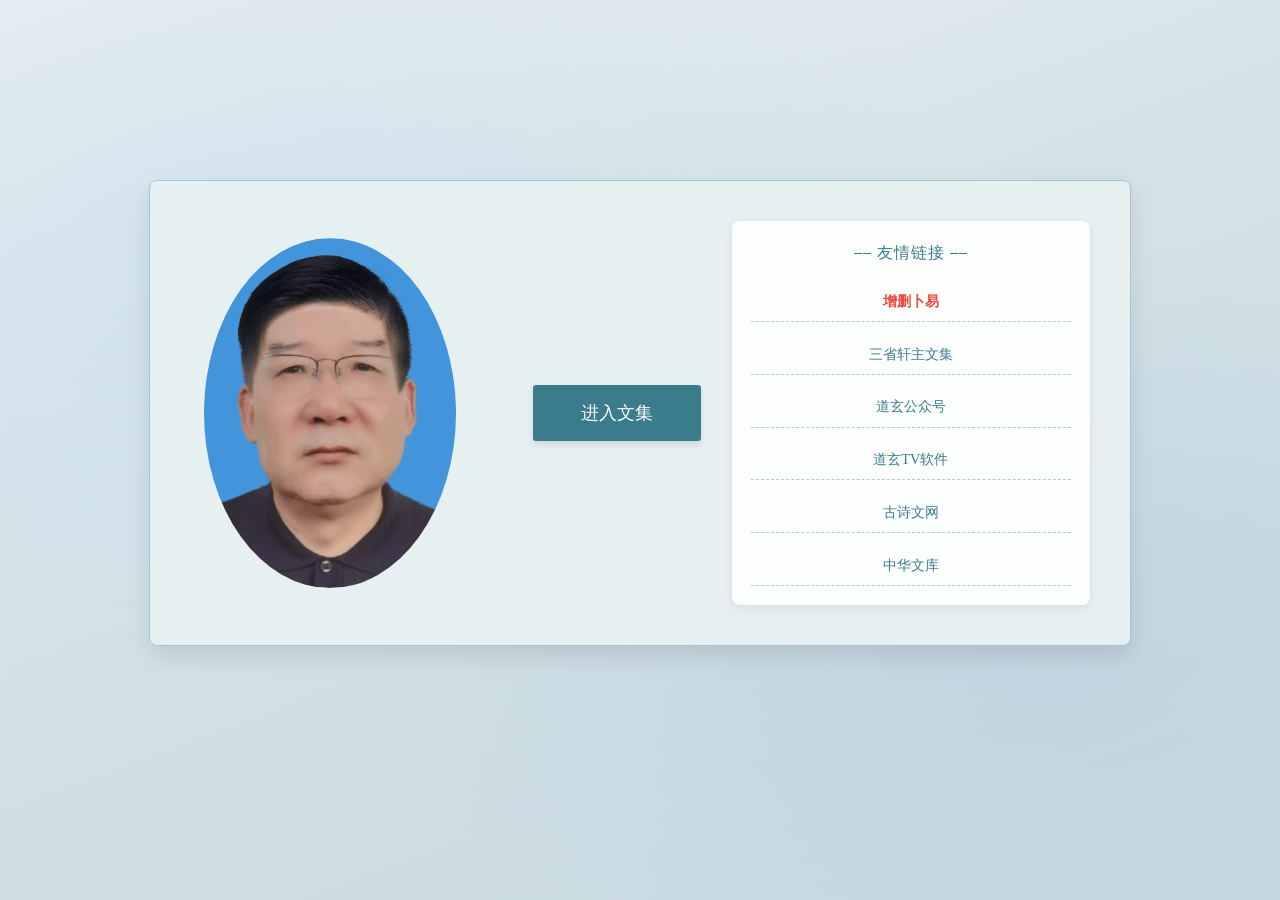
==== index.html @ 95a163d2 "新建小说仓库" ====
<!DOCTYPE html>
<html lang="zh-CN">
<head>
    <meta charset="UTF-8">
    <meta name="viewport" content="width=device-width, initial-scale=1.0">
    <meta http-equiv="Cache-Control" content="no-cache, no-store, must-revalidate">
    <meta name="description" content="三国续-数字卜易传 - 古典小说连载">
    <link rel="icon" href="data:image/svg+xml,<svg xmlns='http://www.w3.org/2000/svg' viewBox='0 0 100 100'><text y='.9em' font-size='90' fill='%235a3921'>📜</text></svg>">
    <title>三国续-数字卜易传</title>
    <link rel="stylesheet" href="style.css">
    <!-- 百度统计代码（异步加载，不阻塞页面渲染） -->
    <script async src="https://hm.baidu.com/hm.js?35b5524e050763995511f80570ae121c"></script>
    <link rel="stylesheet" href="cover.css">
</head>
<body>
    <div class="book-cover" id="bookCover">
        <!-- 翻书背面（动画时遮住翻转背面） -->
        <div class="book-back"></div>
        <div class="front-cover">
            <!-- 作者照片 -->
            <div class="author-portrait"></div>

            <!-- 进入文集按钮 -->
            <button class="open-book" onclick="navigateWithAnimation()">进入文集</button>

            <!-- 友情链接区域（已清理空链接） -->
            <div class="links-section">
                <div class="links-title">⎯⎯ 友情链接 ⎯⎯</div>
                <div class="friend-links-grid">
                    <a href="https://dxzsby.pages.dev/index.html" target="_blank" style="color:#e74c3c;font-weight:bold;">增删卜易</a>
                    <a href="https://sxxz.pages.dev/index.html" target="_blank">三省轩主文集</a>
                    <a href="https://mp.weixin.qq.com/mp/appmsgalbum?__biz=Mzk0ODc1MzcxMg==&action=getalbum&album_id=4070727578921992197#wechat_redirect" target="_blank">道玄公众号</a>
                    <a href="https://6948.kstore.space/app/index.html" target="_blank">道玄TV软件</a>
                    <a href="https://www.gushiwen.org/" target="_blank">古诗文网</a>
                    <a href="https://www.zhonghuashu.com/" target="_blank">中华文库</a>
                </div>
            </div>
        </div>
    </div>

    <script>
        // 离线缓存（Service Worker）：成功打开一次后，网络卡顿/断网也能进入文集
        // 注册延后到 load，避免预缓存下载抢占首屏带宽（移动端首次打开更快）
        window.addEventListener('load', function () {
            if ('serviceWorker' in navigator && location.protocol !== 'file:') {
                navigator.serviceWorker.register('sw.js').catch(function(){});
            }
        });

        // 翻页动画导航
        function navigateWithAnimation() {
            document.getElementById('bookCover').classList.add('opened');
            setTimeout(() => {
                window.location.href = "index1.html";
            }, 800);
        }
    </script>
</body>
</html>
---- style.css ----
/* 全局样式 - 宣纸底色 */
:root {
    --rice-paper: #FFFEFC; /* 仿古宣纸色 */
}

body {
    font-family: "楷体", "宋体", serif;
    display: flex;
    margin: 0;
    background: var(--rice-paper);
    color: #5A4A3F; /* 茶墨色 */
    min-height: 100vh;
    line-height: 1.6;
}

/* 左侧目录 - 青瓷色调 */
.sidebar {
    width: 300px;
    height: 100vh;
    overflow-y: auto;
    background: #E8F1F2; /* 雨过天青云破处 */
    padding: 20px;
    box-shadow: 2px 0 5px rgba(0,0,0,0.05);
    position: fixed;
    transition: all 0.3s;
    border-right: 1px solid #D1D9D9; /* 青瓷冰裂纹 */
}

.sidebar h2 {
    text-align: center;
    color: #3A6351; /* 竹青色 */
    border-bottom: 1px solid #C7D8D2; /* 淡竹叶青 */
    padding-bottom: 10px;
    margin-top: 0;
    font-weight: normal;
    letter-spacing: 2px;
}

/* 筛选控件样式 */
.filter-container {
    margin: 15px 0;
    display: flex;
    justify-content: center;
}

.filter-select {
    width: 300px;
    padding: 8px;
    border: 1px solid #C7D8D2;
    border-radius: 3px;
    background: var(--rice-paper);
    font-family: "楷体", serif;
    font-size: 16px;
    cursor: pointer;
    color: #5A4A3F;
    box-shadow: inset 0 1px 3px rgba(0,0,0,0.05);
}

.filter-select:placeholder-shown {
    color: #A8A59B;
    font-style: italic;
}

.article-list {
    list-style: none;
    padding: 0;
    margin: 0;
}

.article-list li {
    margin: 8px 0;
}

.article-list li a {
    display: block;
    padding: 12px 15px;
    background: rgba(255,255,255,0.7);
    color: #5A4A3F;
    text-decoration: none;
    border-radius: 3px;
    transition: all 0.3s;
    border-left: 3px solid transparent;
    box-shadow: 0 1px 2px rgba(0,0,0,0.03);
}

.article-list li a:hover,
.article-list li a.active {
    background: #D1E0D7; /* 嫩荷色 */
    color: #3A6351;
    border-left: 3px solid #3A6351;
}

.article-number {
    display: inline-block;
    width: 25px;
    text-align: right;
    margin-right: 10px;
    color: #7A8B7B; /* 苔绿色 */
    font-weight: bold;
}

/* 右侧文章 - 宣纸正文 */
.content {
    flex: 1;
    margin-left: 340px;
    padding: 40px;
    max-width: 800px;
    background: var(--rice-paper);
}

/* 文集标题 */
.collection-header {
    text-align: center;
    margin-bottom: 30px;
    border-bottom: 1px solid #D1D9D9;
    padding-bottom: 20px;
}

.collection-header h1 {
    color: #3A6351;
    font-size: 2.5em;
    text-shadow: 1px 1px 2px rgba(0,0,0,0.03);
    margin-bottom: 10px;
    margin-top: 0;
    letter-spacing: 5px;
    font-weight: normal;
}

/* 搜索栏 */
.search-bar {
    margin-top: 15px;
    display: flex;
    justify-content: center;
}

.search-bar input {
    padding: 8px 15px;
    width: 300px;
    border: 1px solid #D1D9D9;
    border-radius: 4px 0 0 4px;
    font-family: "楷体", serif;
    font-size: 16px;
    outline: none;
    background: var(--rice-paper);
    color: #5A4A3F;
}

.search-bar button {
    padding: 8px 15px;
    background: #3A6351;
    color: var(--rice-paper);
    border: none;
    border-radius: 0 4px 4px 0;
    cursor: pointer;
    font-family: "楷体", serif;
    font-size: 16px;
    transition: background 0.3s;
}

.search-bar button:hover {
    background: #5A4A3F;
}

/* 文章内容 */
.article-content {
    line-height: 1.8;
    font-size: 18px;
    padding-bottom: 80px;
    color: #5A4A3F;
}

.article-title {
    color: #3A6351;
    border-left: 5px solid #7A8B7B;
    padding-left: 15px;
    margin: 40px 0 25px 0;
    font-weight: normal;
    font-size: 1.8em;
}

.article-meta {
    color: #7A8B7B;
    font-size: 14px;
    margin-bottom: 30px;
    display: flex;
    gap: 15px;
    flex-wrap: wrap;
}

.article-meta span {
    display: flex;
    align-items: center;
}

.article-meta span::before {
    content: "•";
    margin-right: 5px;
    color: #C7D8D2;
}

/* 关键词高亮 */
.highlight {
    background-color: #F0E6C5; /* 蜜蜡黄 */
    padding: 0 3px;
    border-radius: 2px;
    color: #5A4A3F;
}

/* 段落缩进 */
.paragraph-indent {
    text-indent: 2em;
}

/* 诗和词格式样式 */
.poem {
    text-align: center;
    margin: 30px 0;
    padding: 20px;
    background: rgba(241,245,240,0.5); /* 蝉翼宣 */
    border-radius: 3px;
}

.poem-title {
    font-weight: bold;
    margin-bottom: 15px;
    color: #3A6351;
}

.poem-content {
    white-space: pre-line;
    line-height: 2.2;
    font-size: 1.1em;
}

/* 诗词正文与注释差异化样式 */
.poem-content {
    color: #5a3921;
    font-size: 1.1em;
    line-height: 2;
}

/* 注释类样式 */
.annotation {
    color: #8b4513;
    font-family: "宋体", SimSun, serif;
    font-size: 0.9em;
    line-height: 1.6;
    border-left: 2px solid #cdaa7d;
    padding-left: 15px;
    margin: 15px 0;
}

/* 针对特定关键词的样式 */
p:has(strong:contains("附注")),
p:has(strong:contains("附记")),
p:has(strong:contains("注")) {
    color: #666 !important;
    font-style: italic;
}

/* 加载指示 */
.loading {
    text-align: center;
    padding: 50px;
    color: #7A8B7B;
    font-size: 1.2em;
}

/* 悬浮导航按钮 */
.article-float-nav {
    position: fixed;
    bottom: 0;
    left: 0;
    right: 0;
    display: flex;
    justify-content: space-around;
    padding: 10px;
    background: rgba(248,244,233,0.95);
    border-top: 1px solid #D1D9D9;
    z-index: 90;
    display: none;
}

.article-float-nav a {
    color: #3A6351;
    text-decoration: none;
    padding: 8px 15px;
    border-radius: 20px;
    background: rgba(255,255,255,0.8);
    transition: all 0.3s;
    border: 1px solid #D1D9D9;
}

.article-float-nav a:hover {
    background: #3A6351;
    color: white;
    text-decoration: none;
}

/* 页面导航样式 */
.page-navigation {
    text-align: center;
    margin: 20px 0;
    padding: 10px;
    background: rgba(241,245,240,0.5);
    border-radius: 5px;
    display: flex;
    flex-wrap: wrap;
    justify-content: center;
    gap: 5px;
}

.page-link {
    margin: 0 5px;
    padding: 5px 12px;
    color: #5A4A3F;
    text-decoration: none;
    border-radius: 3px;
    transition: background 0.3s;
    font-size: 15px;
    white-space: nowrap;
}

.page-link:hover {
    background: #D1E0D7;
    color: #3A6351;
}

.page-link.active {
    background: #3A6351;
    color: white;
}

/* 卷按钮特殊样式 */
.volume-btn {
    font-weight: bold;
}

/* 作者版权按钮 */
.author-link a {
    display: block;
    text-align: center;
    padding: 10px;
    background: rgba(58,99,81,0.1);
    color: #3A6351;
    margin-bottom: 15px;
    border-radius: 5px;
    transition: all 0.3s;
    border: 1px dashed rgba(58,99,81,0.3);
}

.author-link a:hover {
    background: rgba(58,99,81,0.2);
    border-color: #3A6351;
}

/* 移动端适配 */
@media screen and (max-width: 768px) {
    body {
        flex-direction: column;
    }
    .sidebar {
        width: 100%;
        height: auto;
        position: relative;
        z-index: 100;
        padding: 15px;
        max-height: 50vh;
        overflow-y: auto;
        transition: all 0.3s;
        border-right: none;
        border-bottom: 1px solid #D1D9D9;
    }

    .sidebar.hidden {
        max-height: 0;
        padding: 0;
        overflow: hidden;
        opacity: 0;
    }

    .content {
        margin-left: 0;
        padding: 20px;
    }
    .collection-header h1 {
        font-size: 1.8em;
        letter-spacing: 3px;
    }
    .search-bar input {
        width: 70%;
    }

    /* 标签页导航样式 */
    .tab-nav {
        display: flex;
        justify-content: space-around;
        border-bottom: 1px solid #D1D9D9;
        margin-bottom: 15px;
    }
    .tab-nav button {
        flex: 1;
        padding: 10px;
        background: transparent;
        border: none;
        color: #5A4A3F;
        cursor: pointer;
        font-family: "楷体", serif;
        transition: all 0.3s;
    }
    .tab-nav button.active {
        color: #3A6351;
        border-bottom: 2px solid #3A6351;
    }
    .tab-content {
        display: none;
    }
    .tab-content.active {
        display: block;
    }

    /* 显示移动端悬浮导航 */
    .article-float-nav {
        display: flex;
    }

    /* 移动端导航样式优化 */
    .page-navigation {
        display: flex;
        flex-wrap: wrap;
        justify-content: center;
        gap: 5px;
    }

    .page-link {
        margin: 0;
        padding: 6px 10px;
        font-size: 13px;
    }

    /* 显示/隐藏侧边栏按钮 */
    .sidebar-toggle {
        position: fixed;
        top: 10px;
        right: 10px;
        background: rgba(58,99,81,0.9);
        color: white;
        border-radius: 50%;
        width: 36px;
        height: 36px;
        display: flex;
        align-items: center;
        justify-content: center;
        z-index: 101;
        cursor: pointer;
        box-shadow: 0 2px 5px rgba(0,0,0,0.1);
    }

    .filter-container {
        margin: 10px 0;
    }

    .filter-select {
        width: 70%;
        padding: 6px;
        font-size: 14px;
    }
}

/* 打印样式 */
@media print {
    .sidebar, .search-bar {
        display: none;
    }
    .content {
        margin: 0;
        width: 100%;
    }
}

/* 道玄文集图片样式规范 */
.dx-image {
    max-width: 90%;
    height: auto;
    display: block;
    margin: 20px auto;
    border: 1px solid #D4B483;
    border-radius: 2px;
    box-shadow: 0 4px 8px rgba(139, 69, 19, 0.15);
    transition: all 0.3s ease;
    background-color: #FFF9F0;
    padding: 5px;
}

.dx-image:hover {
    transform: translateY(-3px);
    box-shadow: 0 6px 12px rgba(139, 69, 19, 0.2);
}

.dx-caption {
    font-family: "方正楷体", "楷体", serif;
    font-size: 13px;
    color: #7A8B7B;
    text-align: center;
    margin-top: 8px;
    line-height: 1.5;
}

.dx-image-poetic {
    border: 2px double #8B4513;
    background-color: #F5F0E6;
    padding: 10px;
}

.dx-image-modern {
    border: none;
    box-shadow: 0 2px 15px rgba(0, 0, 0, 0.1);
    border-radius: 4px;
}

@media (max-width: 768px) {
    .dx-image {
        max-width: 95%;
        margin: 15px auto;
    }
    .dx-caption {
        font-size: 12px;
    }
}

.image-container {
    margin: 25px 0;
    text-align: center;
}

.image-container {
    margin: 1.5em auto;
    text-align: center;
    max-width: 95%;
}

.dx-image {
    border: 1px solid #D4B483;
    padding: 5px;
    background: #FFF9F0;
    max-width: 100%;
}

.dx-caption {
    font-size: 0.9em;
    color: #6D7B7D;
    margin-top: 0.5em;
}

/* ===== 作者版权链接 ===== */
.author-copyright-link {
    display: block;
    text-align: center;
    padding: 10px;
    background: rgba(58,99,81,0.1);
    color: #3A6351;
    margin-bottom: 15px;
    border-radius: 5px;
    border: 1px dashed rgba(58,99,81,0.3);
    text-decoration: none;
    transition: all 0.3s;
}
.author-copyright-link:hover {
    background: rgba(58,99,81,0.2);
    border-color: #3A6351;
}

/* ===== 侧边栏切换按钮（移动端默认隐藏） ===== */
.sidebar-toggle {
    display: none;
}

/* ===== 标签页导航（移动端默认隐藏） ===== */
.tab-nav {
    display: none;
}

/* ===== 文章导航 ===== */
.article-nav {
    display: none;
}

/* ===== 多级标题样式 ===== */
h2 {
    font-size: 1.5em;
    margin: 1.2em 0 0.5em 0;
    color: #3A6351;
    border-bottom: 1px solid #D1D9D9;
    padding-bottom: 0.3em;
    font-weight: normal;
}

h3 {
    font-size: 1.2em;
    margin: 1em 0 0.3em 0;
    color: #4A7B6B;
    font-weight: normal;
}

/* ============================================================
   道玄文集 6.0 新增：阅读工具条 / 提示气泡 / 字号变量 / 夜间模式
   ============================================================ */

/* 正文字号变量 */
.article-content {
    font-size: var(--reader-fs, 18px);
}

/* 右上角阅读工具条 */
.dx-tools {
    position: fixed;
    top: 14px;
    right: 16px;
    z-index: 200;
    display: flex;
    gap: 6px;
}
.dx-tools button {
    width: 40px;
    height: 40px;
    border-radius: 50%;
    border: 1px solid #C7D8D2;
    background: rgba(255,254,252,0.94);
    cursor: pointer;
    font-size: 15px;
    font-family: "楷体", serif;
    color: #3A6351;
    box-shadow: 0 2px 8px rgba(0,0,0,0.08);
    transition: all 0.2s;
    display: flex;
    align-items: center;
    justify-content: center;
    padding: 0;
    line-height: 1;
}
.dx-tools button:hover {
    transform: translateY(-1px);
    box-shadow: 0 4px 12px rgba(0,0,0,0.12);
    background: #FFFFFF;
}

@media (max-width: 768px) {
    .dx-tools {
        top: auto;
        bottom: 64px;
        right: 12px;
        flex-direction: column;
    }
    .dx-tools button {
        width: 36px;
        height: 36px;
        font-size: 13px;
    }
}

/* 提示气泡 */
.dx-toast {
    position: fixed;
    left: 50%;
    bottom: 80px;
    transform: translateX(-50%) translateY(20px);
    background: rgba(58,99,81,0.95);
    color: #FFFFFF;
    padding: 10px 22px;
    border-radius: 24px;
    font-size: 15px;
    font-family: "楷体", serif;
    opacity: 0;
    pointer-events: none;
    transition: opacity 0.3s, transform 0.3s;
    z-index: 300;
    max-width: 80vw;
    text-align: center;
}
.dx-toast.show {
    opacity: 1;
    transform: translateX(-50%) translateY(0);
}

/* ============================================================
   夜间模式
   ============================================================ */
html.dark body {
    background: #1E1B18;
    color: #D8CFC2;
}
html.dark .sidebar {
    background: #26221F;
    border-right-color: #3A3530;
    box-shadow: none;
}
html.dark .sidebar h2 {
    color: #8FBCA9;
    border-bottom-color: #3A3530;
}
html.dark .filter-select {
    background: #1E1B18;
    color: #D8CFC2;
    border-color: #3A3530;
    box-shadow: none;
}
html.dark .article-list li a {
    background: rgba(255,255,255,0.04);
    color: #D8CFC2;
    box-shadow: none;
}
html.dark .article-list li a:hover,
html.dark .article-list li a.active {
    background: #31433C;
    color: #BFE3D2;
    border-left-color: #8FBCA9;
}
html.dark .content {
    background: #1E1B18;
}
html.dark .collection-header {
    border-bottom-color: #3A3530;
}
html.dark .collection-header h1 {
    color: #8FBCA9;
    text-shadow: none;
}
html.dark .search-bar input {
    background: #26221F;
    color: #D8CFC2;
    border-color: #3A3530;
}
html.dark .search-bar button {
    background: #4A7B6B;
    color: #F0EFE9;
}
html.dark .article-title {
    color: #8FBCA9;
    border-left-color: #5A7B6B;
}
html.dark .article-content {
    color: #D8CFC2;
}
html.dark .article-meta {
    color: #8A9B8B;
}
html.dark .poem {
    background: rgba(255,255,255,0.03);
}
html.dark .poem-content {
    color: #E3D5C3;
}
html.dark .poem-title {
    color: #8FBCA9;
}
html.dark .annotation {
    color: #D0A87E;
    border-left-color: #6B5A3E;
}
html.dark .highlight {
    background-color: #6B5A2A;
    color: #F5EDD8;
}
html.dark .page-navigation {
    background: rgba(255,255,255,0.03);
}
html.dark .page-link {
    color: #D8CFC2;
}
html.dark .page-link:hover {
    background: #31433C;
    color: #BFE3D2;
}
html.dark .page-link.active {
    background: #4A7B6B;
    color: #F0EFE9;
}
html.dark .author-link a,
html.dark .author-copyright-link {
    background: rgba(143,188,169,0.08);
    color: #8FBCA9;
    border-color: rgba(143,188,169,0.3);
}
html.dark .article-float-nav {
    background: rgba(30,27,24,0.95);
    border-top-color: #3A3530;
}
html.dark .article-float-nav a {
    color: #8FBCA9;
    background: #2A2622;
    border-color: #3A3530;
}
html.dark h2 {
    color: #8FBCA9;
    border-bottom-color: #3A3530;
}
html.dark h3 {
    color: #7BA394;
}
html.dark .dx-image {
    background: #2A2622;
    border-color: #6B5A3E;
    box-shadow: none;
}
html.dark .dx-caption {
    color: #8A9B8B;
}
html.dark .tab-nav {
    border-bottom-color: #3A3530;
}
html.dark .tab-nav button {
    color: #D8CFC2;
}
html.dark .tab-nav button.active {
    color: #8FBCA9;
    border-bottom-color: #8FBCA9;
}
html.dark .sidebar-toggle {
    background: rgba(74,123,107,0.9);
}
html.dark .dx-tools button {
    background: rgba(42,38,34,0.94);
    border-color: #3A3530;
    color: #8FBCA9;
    box-shadow: 0 2px 8px rgba(0,0,0,0.4);
}
html.dark .dx-toast {
    background: rgba(74,123,107,0.97);
}
html.dark .tab-content {
    color: #D8CFC2;
}
html.dark .tab-nav button {
    color: #D8CFC2;
}
html.dark .tab-nav button.active {
    color: #8FBCA9;
}
html.dark .loading {
    color: #8A9B8B;
}
html.dark .article-nav {
    color: #8A9B8B;
}

/* 错误提示（加载失败） */
.error-hint {
    text-align: center;
    padding: 20px;
    color: #c0392b;
}

/* 错误文字（仅改色，复用 loading 布局） */
.error-text {
    color: #c0392b;
}

/* 空结果提示 */
.empty-hint {
    text-align: center;
    padding: 15px;
    color: #7A8B7B;
}

/* 导航重点按钮（增删卜易） */
.page-link.nav-important {
    color: #e74c3c;
    font-weight: bold;
    background: #fdf2f2;
    border: 1px solid #e74c3c;
    padding: 6px 14px;
    border-radius: 6px;
}
---- cover.css ----
:root {
    --paper-color: #E8F1F2;
    --ink-color: #2E5E6E;
    --accent-color: #3A7B8C;
    --shadow-color: rgba(0,0,0,0.1);
}

html, body {
    width: 100%;
    height: 100%;
    margin: 0;
    padding: 0;
    overflow-x: hidden;
}

body {
    font-family: "楷体", "STKaiti", serif;
    background: var(--paper-color);
    /* 纯 CSS 水墨渐变，去除站外背景图依赖（zcool 返回 403 且移动端加载慢） */
    color: var(--ink-color);
    min-height: 100vh;
    display: flex;
    justify-content: center;
    align-items: center;
    /* 水墨渐变叠加层 */
    background-image:
        radial-gradient(ellipse at 20% 30%, rgba(200, 220, 240, 0.5) 0%, transparent 50%),
        radial-gradient(ellipse at 80% 70%, rgba(180, 200, 220, 0.4) 0%, transparent 45%),
        linear-gradient(160deg, #E8F1F2 0%, #D5E3E8 40%, #C8D8E0 100%);
    background-size: cover;
    background-attachment: scroll;
    background-blend-mode: normal;
    background-repeat: no-repeat;
    background-position: center;
}

.book-cover {
    width: 90%;
    max-width: 900px;
    min-height: 60vh;
    position: relative;
    transform-style: preserve-3d;
    transition: all 0.8s ease;
    display: flex;
    flex-direction: column;
    align-items: center;
}

/* ================================================================
   修复：翻书动画遮罩
   问题：rotateY(-150deg) 时露出翻转过程的空白背面。
   方案：在书封面前面增加一个 book-back 层，翻转时同步显示，
         用渐变模拟书页横截面的质感，让动画更真实。
   ================================================================ */
.book-back {
    position: absolute;
    top: 0; left: 0; right: 0;
    height: 100%;
    border-radius: 8px;
    /* 默认隐藏，配合 .book-cover.opened 同步显示 */
    opacity: 0;
    pointer-events: none;
    /* 书页横截面质感：中间浅、两边略深的渐变 */
    background: linear-gradient(
        90deg,
        rgba(160,140,120,0.15) 0%,
        rgba(220,200,180,0.35) 15%,
        rgba(200,180,160,0.2) 50%,
        rgba(220,200,180,0.35) 85%,
        rgba(160,140,120,0.15) 100%
    );
    border: 1px solid rgba(180,160,140,0.3);
    box-shadow: 0 10px 25px rgba(0,0,0,0.08);
    z-index: 1;
    transition: opacity 0.05s;
}

.book-cover.opened ~ .book-back,
.book-cover.opened + .book-back {
    /* 与书封同步翻转过渡 */
}

.front-cover {
    background: rgba(232, 241, 242, 0.95);
    border: 1px solid #A3C4D2;
    box-shadow: 0 10px 25px var(--shadow-color);
    padding: 2rem;
    text-align: center;
    transform-origin: left center;
    backface-visibility: hidden;
    width: 100%;
    border-radius: 8px;
    display: flex;
    flex-direction: column;
    align-items: center;
    position: relative;
    z-index: 2;
}

.author-portrait {
    width: 200px;
    height: 250px;
    margin: 0 auto 1.5rem;
    background: url('wsf.webp') center/cover;
    border-radius: 50% 50% 50% 50% / 60% 60% 40% 40%;
    box-shadow: 0 5px 15px rgba(0,0,0,0.2);
    clip-path: ellipse(45% 50% at 50% 50%);
}

.open-book {
    display: inline-block;
    padding: 0.8rem 2.5rem;
    background: var(--accent-color);
    color: white;
    border-radius: 3px;
    font-size: 1rem;
    transition: all 0.3s;
    margin: 1.5rem 0;
    border: none;
    cursor: pointer;
    box-shadow: 0 4px 6px var(--shadow-color);
    font-family: "楷体", serif;
}

.open-book:hover {
    background: var(--ink-color);
    transform: translateY(-2px);
    box-shadow: 0 6px 8px var(--shadow-color);
}

/* ===== 移动端优先的布局样式 ===== */
.links-section {
    width: 100%;
    max-width: 400px;
    padding: 1.2rem;
    background: rgba(255, 255, 255, 0.88);
    border-radius: 8px;
    box-shadow: 0 3px 10px rgba(0,0,0,0.08);
    margin-top: 1.5rem;
    order: 3;
}

.friend-links-grid {
    display: grid;
    grid-template-columns: repeat(2, 1fr);
    grid-gap: 0.8rem;
    text-align: center;
    margin: 0;
    padding: 0;
}

.friend-links-grid a {
    color: var(--accent-color);
    text-decoration: none;
    padding: 0.5rem 0.3rem;
    border-bottom: 1px dashed rgba(58, 123, 140, 0.4);
    transition: all 0.3s;
    font-size: 0.9rem;
}

.friend-links-grid a:hover {
    color: var(--ink-color);
    border-bottom-color: var(--ink-color);
}

.links-title {
    text-align: center;
    margin-bottom: 1rem;
    color: var(--accent-color);
    font-size: 1rem;
    letter-spacing: 1px;
}

/* ================================================================
   翻书动画：book-back 同步遮罩
   book-cover 翻转后，用 book-back 替代显示，消除空白背面。
   ================================================================ */
.book-cover.opened {
    transform: rotateY(-150deg);
    pointer-events: none;
}

/* 书封翻走后，书背立即显现（opacity 与 transform 同步） */
.book-cover.opened + .book-back,
.book-cover.opened ~ .book-back {
    opacity: 1;
    z-index: 3;
}

/* ===== 桌面端布局调整 ===== */
@media (min-width: 768px) {
    .front-cover {
        flex-direction: row;
        justify-content: space-between;
        align-items: center;
        padding: 2.5rem;
    }

    .author-portrait {
        width: 240px;
        height: 300px;
        margin: 0 2rem 0 0;
    }

    .links-section {
        max-width: 280px;
        margin-top: 0;
        order: 0;
    }

    .friend-links-grid {
        grid-template-columns: 1fr;
    }

    .open-book {
        padding: 1rem 3rem;
        font-size: 1.1rem;
        margin: 2rem 0;
    }
}

@media (min-width: 992px) {
    .author-portrait {
        width: 280px;
        height: 350px;
    }

    .links-section {
        max-width: 320px;
    }
}
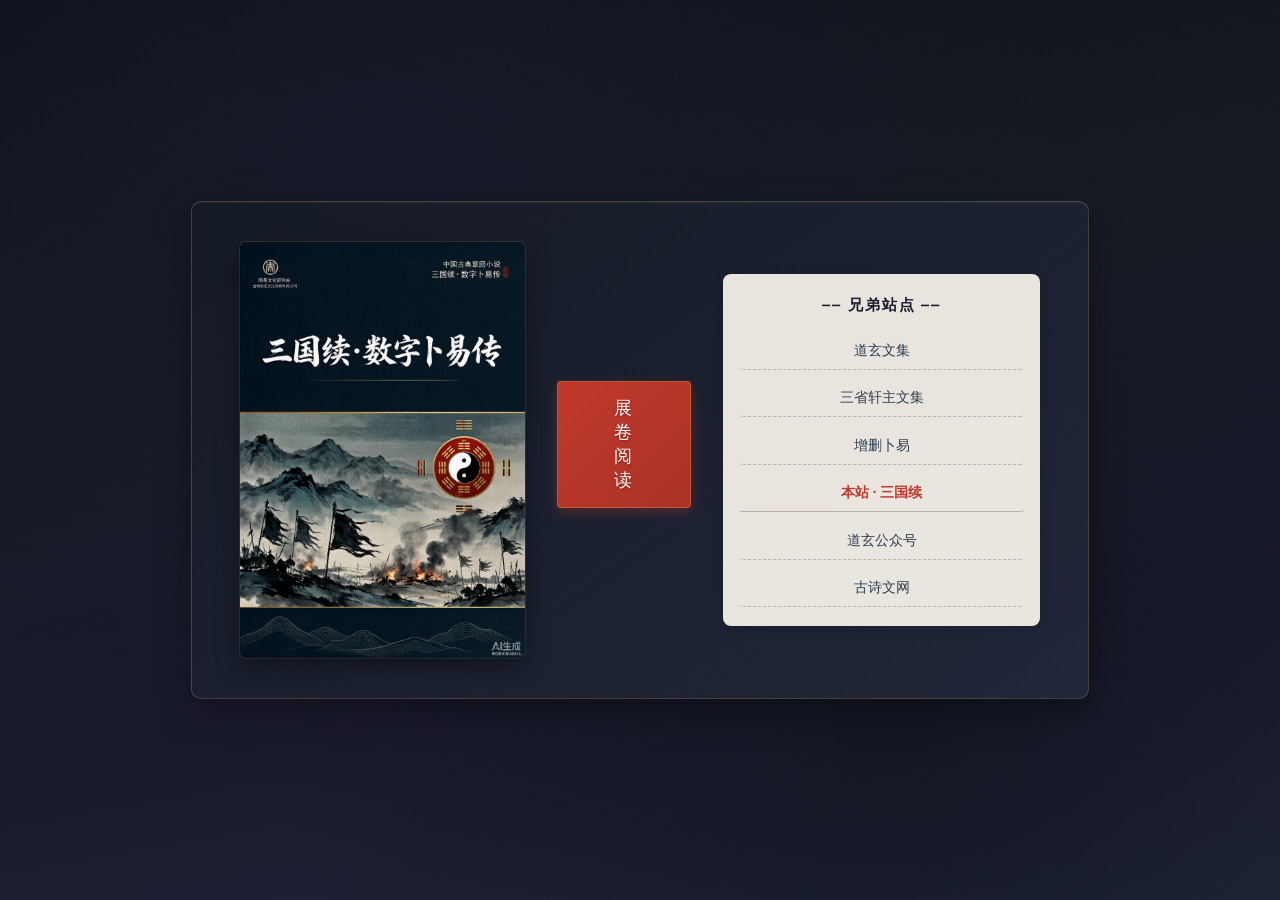
==== commit 36b122de: "首页重做：古风小说书封封面 + 兄弟站互链 + 基址修正\n\n- index.html: 封面图(cover.png)替代作者像，展卷阅读按钮，\n  新增兄弟站点互链区（道玄文集/三省轩主/增删卜" ====
--- a/index.html
+++ b/index.html
@@ -4,8 +4,8 @@
     <meta charset="UTF-8">
     <meta name="viewport" content="width=device-width, initial-scale=1.0">
     <meta http-equiv="Cache-Control" content="no-cache, no-store, must-revalidate">
-    <meta name="description" content="三国续-数字卜易传 - 古典小说连载">
-    <link rel="icon" href="data:image/svg+xml,<svg xmlns='http://www.w3.org/2000/svg' viewBox='0 0 100 100'><text y='.9em' font-size='90' fill='%235a3921'>📜</text></svg>">
+    <meta name="description" content="三国续-数字卜易传 - 古典章回体小说连载，数字六爻演义">
+    <link rel="icon" href="data:image/svg+xml,<svg xmlns='http://www.w3.org/2000/svg' viewBox='0 0 100 100'><text y='.9em' font-size='90' fill='%23c0392b'>📜</text></svg>">
     <title>三国续-数字卜易传</title>
     <link rel="stylesheet" href="style.css">
     <!-- 百度统计代码（异步加载，不阻塞页面渲染） -->
@@ -17,22 +17,24 @@
         <!-- 翻书背面（动画时遮住翻转背面） -->
         <div class="book-back"></div>
         <div class="front-cover">
-            <!-- 作者照片 -->
-            <div class="author-portrait"></div>
+            <!-- 封面主视觉：竖版小说封面图 -->
+            <div class="cover-art">
+                <img src="images/cover.png" alt="三国续·数字卜易传 封面" />
+            </div>
 
-            <!-- 进入文集按钮 -->
-            <button class="open-book" onclick="navigateWithAnimation()">进入文集</button>
+            <!-- 展卷阅读按钮 -->
+            <button class="open-book" onclick="navigateWithAnimation()">展卷阅读</button>
 
-            <!-- 友情链接区域（已清理空链接） -->
+            <!-- 兄弟站点互链 -->
             <div class="links-section">
-                <div class="links-title">⎯⎯ 友情链接 ⎯⎯</div>
+                <div class="links-title">⎯⎯ 兄弟站点 ⎯⎯</div>
                 <div class="friend-links-grid">
-                    <a href="https://dxzsby.pages.dev/index.html" target="_blank" style="color:#e74c3c;font-weight:bold;">增删卜易</a>
+                    <a href="https://jygldj.github.io/w/index1.html" target="_blank">道玄文集</a>
                     <a href="https://sxxz.pages.dev/index.html" target="_blank">三省轩主文集</a>
+                    <a href="https://dxzsby.pages.dev/index.html" target="_blank">增删卜易</a>
+                    <a href="https://sgxxs.pages.dev/" target="_blank" class="self-link">本站 · 三国续</a>
                     <a href="https://mp.weixin.qq.com/mp/appmsgalbum?__biz=Mzk0ODc1MzcxMg==&action=getalbum&album_id=4070727578921992197#wechat_redirect" target="_blank">道玄公众号</a>
-                    <a href="https://6948.kstore.space/app/index.html" target="_blank">道玄TV软件</a>
                     <a href="https://www.gushiwen.org/" target="_blank">古诗文网</a>
-                    <a href="https://www.zhonghuashu.com/" target="_blank">中华文库</a>
                 </div>
             </div>
         </div>
--- a/cover.css
+++ b/cover.css
@@ -1,8 +1,9 @@
 :root {
-    --paper-color: #E8F1F2;
-    --ink-color: #2E5E6E;
-    --accent-color: #3A7B8C;
-    --shadow-color: rgba(0,0,0,0.1);
+    --ink-color: #1a1a2e;
+    --paper-color: #f5f0e8;
+    --accent-color: #c0392b;
+    --gold-color: #d4a853;
+    --shadow-dark: rgba(0, 0, 0, 0.35);
 }
 
 html, body {
@@ -14,30 +15,27 @@
 }
 
 body {
-    font-family: "楷体", "STKaiti", serif;
-    background: var(--paper-color);
-    /* 纯 CSS 水墨渐变，去除站外背景图依赖（zcool 返回 403 且移动端加载慢） */
-    color: var(--ink-color);
+    font-family: "楷体", "STKaiti", "SimSun", serif;
+    /* 深墨蓝渐变背景 —— 与封面图色调统一 */
+    background:
+        radial-gradient(ellipse at 30% 20%, rgba(26, 26, 46, 0.7) 0%, transparent 55%),
+        radial-gradient(ellipse at 70% 80%, rgba(13, 17, 23, 0.6) 0%, transparent 50%),
+        linear-gradient(170deg, #0d1117 0%, #161b22 35%, #1a1a2e 70%, #21273b 100%);
+    color: var(--paper-color);
     min-height: 100vh;
     display: flex;
     justify-content: center;
     align-items: center;
-    /* 水墨渐变叠加层 */
-    background-image:
-        radial-gradient(ellipse at 20% 30%, rgba(200, 220, 240, 0.5) 0%, transparent 50%),
-        radial-gradient(ellipse at 80% 70%, rgba(180, 200, 220, 0.4) 0%, transparent 45%),
-        linear-gradient(160deg, #E8F1F2 0%, #D5E3E8 40%, #C8D8E0 100%);
-    background-size: cover;
-    background-attachment: scroll;
-    background-blend-mode: normal;
-    background-repeat: no-repeat;
-    background-position: center;
-}
-
+    background-attachment: fixed;
+}
+
+/* ================================================================
+   书封容器 + 翻书动画
+   ================================================================ */
 .book-cover {
-    width: 90%;
-    max-width: 900px;
-    min-height: 60vh;
+    width: 92%;
+    max-width: 720px;
+    min-height: auto;
     position: relative;
     transform-style: preserve-3d;
     transition: all 0.8s ease;
@@ -46,50 +44,41 @@
     align-items: center;
 }
 
-/* ================================================================
-   修复：翻书动画遮罩
-   问题：rotateY(-150deg) 时露出翻转过程的空白背面。
-   方案：在书封面前面增加一个 book-back 层，翻转时同步显示，
-         用渐变模拟书页横截面的质感，让动画更真实。
-   ================================================================ */
+/* 书背遮罩 */
 .book-back {
     position: absolute;
     top: 0; left: 0; right: 0;
     height: 100%;
-    border-radius: 8px;
-    /* 默认隐藏，配合 .book-cover.opened 同步显示 */
+    border-radius: 10px;
     opacity: 0;
     pointer-events: none;
-    /* 书页横截面质感：中间浅、两边略深的渐变 */
     background: linear-gradient(
         90deg,
-        rgba(160,140,120,0.15) 0%,
-        rgba(220,200,180,0.35) 15%,
-        rgba(200,180,160,0.2) 50%,
-        rgba(220,200,180,0.35) 85%,
-        rgba(160,140,120,0.15) 100%
+        rgba(60,50,40,0.25) 0%,
+        rgba(90,75,60,0.4) 15%,
+        rgba(80,65,50,0.25) 50%,
+        rgba(90,75,60,0.4) 85%,
+        rgba(60,50,40,0.25) 100%
     );
-    border: 1px solid rgba(180,160,140,0.3);
-    box-shadow: 0 10px 25px rgba(0,0,0,0.08);
+    border: 1px solid rgba(120,100,80,0.3);
+    box-shadow: 0 12px 30px var(--shadow-dark);
     z-index: 1;
     transition: opacity 0.05s;
 }
 
-.book-cover.opened ~ .book-back,
-.book-cover.opened + .book-back {
-    /* 与书封同步翻转过渡 */
-}
-
+/* 书封正面 */
 .front-cover {
-    background: rgba(232, 241, 242, 0.95);
-    border: 1px solid #A3C4D2;
-    box-shadow: 0 10px 25px var(--shadow-color);
-    padding: 2rem;
+    background: linear-gradient(145deg, rgba(22,27,38,0.96), rgba(33,39,59,0.94));
+    border: 1px solid rgba(212,168,83,0.25);
+    box-shadow:
+        0 12px 35px var(--shadow-dark),
+        inset 0 1px 0 rgba(255,255,255,0.05);
+    padding: 1.8rem 1.5rem;
     text-align: center;
     transform-origin: left center;
     backface-visibility: hidden;
     width: 100%;
-    border-radius: 8px;
+    border-radius: 10px;
     display: flex;
     flex-direction: column;
     align-items: center;
@@ -97,113 +86,164 @@
     z-index: 2;
 }
 
-.author-portrait {
-    width: 200px;
-    height: 250px;
+/* ================================================================
+   封面主视觉图
+   ================================================================ */
+.cover-art {
+    width: 100%;
+    max-width: 380px;
     margin: 0 auto 1.5rem;
-    background: url('wsf.webp') center/cover;
-    border-radius: 50% 50% 50% 50% / 60% 60% 40% 40%;
-    box-shadow: 0 5px 15px rgba(0,0,0,0.2);
-    clip-path: ellipse(45% 50% at 50% 50%);
-}
-
+    border-radius: 6px;
+    overflow: hidden;
+    box-shadow:
+        0 8px 24px rgba(0,0,0,0.45),
+        0 0 0 1px rgba(212,168,83,0.18);
+    line-height: 0; /* 消除图片底部间隙 */
+}
+
+.cover-art img {
+    width: 100%;
+    height: auto;
+    max-height: 58vh;
+    object-fit: contain;
+    display: block;
+    transition: transform 0.4s ease;
+}
+
+.cover-art:hover img {
+    transform: scale(1.02);
+}
+
+/* ================================================================
+   展卷阅读按钮
+   ================================================================ */
 .open-book {
     display: inline-block;
-    padding: 0.8rem 2.5rem;
-    background: var(--accent-color);
-    color: white;
-    border-radius: 3px;
-    font-size: 1rem;
+    padding: 0.75rem 2.8rem;
+    background: linear-gradient(135deg, #c0392b, #a93226);
+    color: #fff;
+    border-radius: 4px;
+    font-size: 1.05rem;
+    letter-spacing: 3px;
     transition: all 0.3s;
-    margin: 1.5rem 0;
-    border: none;
+    margin: 0.8rem 0 1.5rem;
+    border: 1px solid rgba(212,168,83,0.3);
     cursor: pointer;
-    box-shadow: 0 4px 6px var(--shadow-color);
-    font-family: "楷体", serif;
+    font-family: "楷体", "STKaiti", serif;
+    box-shadow: 0 4px 12px rgba(192,57,43,0.35);
+    text-shadow: 0 1px 2px rgba(0,0,0,0.3);
 }
 
 .open-book:hover {
-    background: var(--ink-color);
+    background: linear-gradient(135deg, #e74c3c, #c0392b);
     transform: translateY(-2px);
-    box-shadow: 0 6px 8px var(--shadow-color);
-}
-
-/* ===== 移动端优先的布局样式 ===== */
+    box-shadow: 0 6px 16px rgba(192,57,43,0.45);
+    border-color: var(--gold-color);
+}
+
+.open-book:active {
+    transform: translateY(0);
+}
+
+/* ================================================================
+   兄弟站点链接区
+   ================================================================ */
 .links-section {
     width: 100%;
-    max-width: 400px;
-    padding: 1.2rem;
-    background: rgba(255, 255, 255, 0.88);
+    max-width: 420px;
+    padding: 1.2rem 1rem;
+    background: rgba(245,240,232,0.95);
     border-radius: 8px;
-    box-shadow: 0 3px 10px rgba(0,0,0,0.08);
-    margin-top: 1.5rem;
+    box-shadow: 0 3px 12px rgba(0,0,0,0.15);
+    margin-top: 0.5rem;
     order: 3;
+}
+
+.links-title {
+    text-align: center;
+    margin-bottom: 0.9rem;
+    color: var(--ink-color);
+    font-size: 0.95rem;
+    letter-spacing: 2px;
+    font-weight: bold;
 }
 
 .friend-links-grid {
     display: grid;
     grid-template-columns: repeat(2, 1fr);
-    grid-gap: 0.8rem;
+    grid-gap: 0.6rem;
     text-align: center;
     margin: 0;
     padding: 0;
 }
 
 .friend-links-grid a {
+    color: #2c3e50;
+    text-decoration: none;
+    padding: 0.45rem 0.3rem;
+    border-bottom: 1px dashed rgba(44,62,80,0.3);
+    transition: all 0.25s;
+    font-size: 0.88rem;
+    border-radius: 3px;
+}
+
+.friend-links-grid a:hover {
     color: var(--accent-color);
-    text-decoration: none;
-    padding: 0.5rem 0.3rem;
-    border-bottom: 1px dashed rgba(58, 123, 140, 0.4);
-    transition: all 0.3s;
-    font-size: 0.9rem;
-}
-
-.friend-links-grid a:hover {
-    color: var(--ink-color);
-    border-bottom-color: var(--ink-color);
-}
-
-.links-title {
-    text-align: center;
-    margin-bottom: 1rem;
+    border-bottom-color: var(--accent-color);
+    background: rgba(192,57,43,0.06);
+}
+
+/* 本站高亮 */
+.friend-links-grid a.self-link {
     color: var(--accent-color);
-    font-size: 1rem;
-    letter-spacing: 1px;
-}
-
-/* ================================================================
-   翻书动画：book-back 同步遮罩
-   book-cover 翻转后，用 book-back 替代显示，消除空白背面。
+    font-weight: bold;
+    border-bottom-style: solid;
+}
+
+/* ================================================================
+   翻书动画
    ================================================================ */
 .book-cover.opened {
     transform: rotateY(-150deg);
     pointer-events: none;
 }
 
-/* 书封翻走后，书背立即显现（opacity 与 transform 同步） */
+.book-cover.opened ~ .book-back,
 .book-cover.opened + .book-back,
-.book-cover.opened ~ .book-back {
+.book-cover.opened :scope > .book-back {
     opacity: 1;
     z-index: 3;
 }
 
-/* ===== 桌面端布局调整 ===== */
+/* ================================================================
+   桌面端适配
+   ================================================================ */
 @media (min-width: 768px) {
     .front-cover {
         flex-direction: row;
-        justify-content: space-between;
-        align-items: center;
-        padding: 2.5rem;
-    }
-
-    .author-portrait {
-        width: 240px;
-        height: 300px;
-        margin: 0 2rem 0 0;
+        justify-content: center;
+        gap: 2rem;
+        padding: 2.5rem 3rem;
+        max-width: 800px;
+    }
+
+    .cover-art {
+        max-width: 340px;
+        margin: 0;
+    }
+
+    .cover-art img {
+        max-height: 52vh;
+    }
+
+    .open-book {
+        padding: 0.9rem 3.2rem;
+        font-size: 1.1rem;
+        writing-mode: horizontal-tb;
     }
 
     .links-section {
-        max-width: 280px;
+        max-width: 260px;
         margin-top: 0;
         order: 0;
     }
@@ -211,21 +251,11 @@
     .friend-links-grid {
         grid-template-columns: 1fr;
     }
-
-    .open-book {
-        padding: 1rem 3rem;
-        font-size: 1.1rem;
-        margin: 2rem 0;
-    }
 }
 
 @media (min-width: 992px) {
-    .author-portrait {
-        width: 280px;
-        height: 350px;
-    }
-
-    .links-section {
-        max-width: 320px;
-    }
-}
+    .book-cover { max-width: 820px; }
+    .cover-art { max-width: 380px; }
+    .cover-art img { max-height: 56vh; }
+    .links-section { max-width: 300px; }
+}
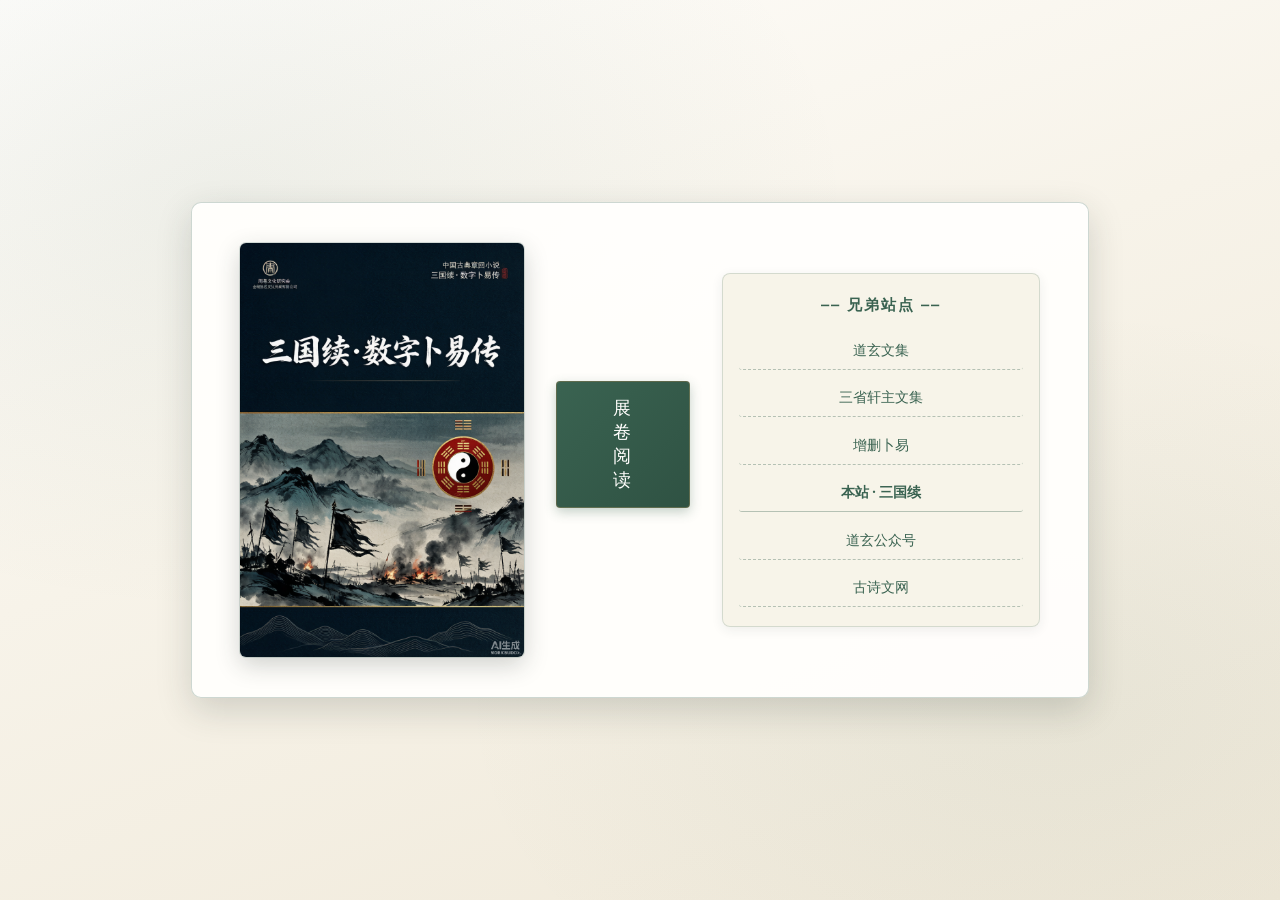
==== commit a572646e: "首页：兄弟站互链统一URL + 背景改宣纸青绿(协调正文)" ====
--- a/index.html
+++ b/index.html
@@ -29,7 +29,7 @@
             <div class="links-section">
                 <div class="links-title">⎯⎯ 兄弟站点 ⎯⎯</div>
                 <div class="friend-links-grid">
-                    <a href="https://jygldj.github.io/w/index1.html" target="_blank">道玄文集</a>
+                    <a href="https://dxwj.pages.dev/" target="_blank">道玄文集</a>
                     <a href="https://sxxz.pages.dev/index.html" target="_blank">三省轩主文集</a>
                     <a href="https://dxzsby.pages.dev/index.html" target="_blank">增删卜易</a>
                     <a href="https://sgxxs.pages.dev/" target="_blank" class="self-link">本站 · 三国续</a>
--- a/cover.css
+++ b/cover.css
@@ -1,9 +1,9 @@
 :root {
-    --ink-color: #1a1a2e;
-    --paper-color: #f5f0e8;
-    --accent-color: #c0392b;
-    --gold-color: #d4a853;
-    --shadow-dark: rgba(0, 0, 0, 0.35);
+    --paper-color: #FFFEFC;      /* 仿古宣纸色 —— 与正文 style.css 一致 */
+    --ink-color: #2E3A33;        /* 深青墨 */
+    --accent-color: #3A6351;     /* 嫩荷青绿 —— 与正文按钮一致 */
+    --gold-color: #b08d57;       /* 暖金点缀 */
+    --shadow-dark: rgba(40, 50, 45, 0.18);
 }
 
 html, body {
@@ -16,17 +16,19 @@
 
 body {
     font-family: "楷体", "STKaiti", "SimSun", serif;
-    /* 深墨蓝渐变背景 —— 与封面图色调统一 */
+    /* 仿古宣纸白渐变 + 极淡青瓷角晕 —— 与小说正文页面协调 */
     background:
-        radial-gradient(ellipse at 30% 20%, rgba(26, 26, 46, 0.7) 0%, transparent 55%),
-        radial-gradient(ellipse at 70% 80%, rgba(13, 17, 23, 0.6) 0%, transparent 50%),
-        linear-gradient(170deg, #0d1117 0%, #161b22 35%, #1a1a2e 70%, #21273b 100%);
-    color: var(--paper-color);
+        radial-gradient(ellipse at 18% 22%, rgba(58,99,81,0.07) 0%, transparent 42%),
+        radial-gradient(ellipse at 82% 78%, rgba(58,99,81,0.06) 0%, transparent 40%),
+        linear-gradient(160deg, #FFFEFC 0%, #F7F3E9 45%, #EFE8D8 100%);
+    background-attachment: fixed;
+    background-repeat: no-repeat;
+    background-position: center;
+    color: var(--ink-color);
     min-height: 100vh;
     display: flex;
     justify-content: center;
     align-items: center;
-    background-attachment: fixed;
 }
 
 /* ================================================================
@@ -44,7 +46,6 @@
     align-items: center;
 }
 
-/* 书背遮罩 */
 .book-back {
     position: absolute;
     top: 0; left: 0; right: 0;
@@ -54,25 +55,25 @@
     pointer-events: none;
     background: linear-gradient(
         90deg,
-        rgba(60,50,40,0.25) 0%,
-        rgba(90,75,60,0.4) 15%,
-        rgba(80,65,50,0.25) 50%,
-        rgba(90,75,60,0.4) 85%,
-        rgba(60,50,40,0.25) 100%
+        rgba(200,190,170,0.18) 0%,
+        rgba(225,215,195,0.32) 15%,
+        rgba(210,200,180,0.2) 50%,
+        rgba(225,215,195,0.32) 85%,
+        rgba(200,190,170,0.18) 100%
     );
-    border: 1px solid rgba(120,100,80,0.3);
+    border: 1px solid rgba(180,165,140,0.35);
     box-shadow: 0 12px 30px var(--shadow-dark);
     z-index: 1;
     transition: opacity 0.05s;
 }
 
-/* 书封正面 */
+/* 书封正面 —— 宣纸白卡片，与正文观感统一 */
 .front-cover {
-    background: linear-gradient(145deg, rgba(22,27,38,0.96), rgba(33,39,59,0.94));
-    border: 1px solid rgba(212,168,83,0.25);
+    background: rgba(255, 254, 252, 0.96);
+    border: 1px solid rgba(58,99,81,0.25);
     box-shadow:
         0 12px 35px var(--shadow-dark),
-        inset 0 1px 0 rgba(255,255,255,0.05);
+        inset 0 1px 0 rgba(255,255,255,0.6);
     padding: 1.8rem 1.5rem;
     text-align: center;
     transform-origin: left center;
@@ -96,9 +97,9 @@
     border-radius: 6px;
     overflow: hidden;
     box-shadow:
-        0 8px 24px rgba(0,0,0,0.45),
-        0 0 0 1px rgba(212,168,83,0.18);
-    line-height: 0; /* 消除图片底部间隙 */
+        0 8px 24px rgba(40,50,45,0.22),
+        0 0 0 1px rgba(58,99,81,0.18);
+    line-height: 0;
 }
 
 .cover-art img {
@@ -115,29 +116,28 @@
 }
 
 /* ================================================================
-   展卷阅读按钮
+   展卷阅读按钮 —— 青绿（与正文按钮一致）
    ================================================================ */
 .open-book {
     display: inline-block;
     padding: 0.75rem 2.8rem;
-    background: linear-gradient(135deg, #c0392b, #a93226);
-    color: #fff;
+    background: linear-gradient(135deg, #3A6351, #2f5243);
+    color: #fffefc;
     border-radius: 4px;
     font-size: 1.05rem;
     letter-spacing: 3px;
     transition: all 0.3s;
     margin: 0.8rem 0 1.5rem;
-    border: 1px solid rgba(212,168,83,0.3);
+    border: 1px solid rgba(176,141,87,0.35);
     cursor: pointer;
     font-family: "楷体", "STKaiti", serif;
-    box-shadow: 0 4px 12px rgba(192,57,43,0.35);
-    text-shadow: 0 1px 2px rgba(0,0,0,0.3);
+    box-shadow: 0 4px 12px rgba(58,99,81,0.3);
 }
 
 .open-book:hover {
-    background: linear-gradient(135deg, #e74c3c, #c0392b);
+    background: linear-gradient(135deg, #4a7a64, #3A6351);
     transform: translateY(-2px);
-    box-shadow: 0 6px 16px rgba(192,57,43,0.45);
+    box-shadow: 0 6px 16px rgba(58,99,81,0.4);
     border-color: var(--gold-color);
 }
 
@@ -146,15 +146,16 @@
 }
 
 /* ================================================================
-   兄弟站点链接区
+   兄弟站点链接区 —— 宣纸卡片 + 青绿链接
    ================================================================ */
 .links-section {
     width: 100%;
     max-width: 420px;
     padding: 1.2rem 1rem;
-    background: rgba(245,240,232,0.95);
+    background: rgba(247, 243, 233, 0.92);
+    border: 1px solid rgba(58,99,81,0.18);
     border-radius: 8px;
-    box-shadow: 0 3px 12px rgba(0,0,0,0.15);
+    box-shadow: 0 3px 12px rgba(40,50,45,0.08);
     margin-top: 0.5rem;
     order: 3;
 }
@@ -162,7 +163,7 @@
 .links-title {
     text-align: center;
     margin-bottom: 0.9rem;
-    color: var(--ink-color);
+    color: var(--accent-color);
     font-size: 0.95rem;
     letter-spacing: 2px;
     font-weight: bold;
@@ -178,22 +179,21 @@
 }
 
 .friend-links-grid a {
-    color: #2c3e50;
+    color: var(--accent-color);
     text-decoration: none;
     padding: 0.45rem 0.3rem;
-    border-bottom: 1px dashed rgba(44,62,80,0.3);
+    border-bottom: 1px dashed rgba(58,99,81,0.35);
     transition: all 0.25s;
     font-size: 0.88rem;
     border-radius: 3px;
 }
 
 .friend-links-grid a:hover {
-    color: var(--accent-color);
-    border-bottom-color: var(--accent-color);
-    background: rgba(192,57,43,0.06);
-}
-
-/* 本站高亮 */
+    color: var(--ink-color);
+    border-bottom-color: var(--ink-color);
+    background: rgba(58,99,81,0.07);
+}
+
 .friend-links-grid a.self-link {
     color: var(--accent-color);
     font-weight: bold;
@@ -239,7 +239,6 @@
     .open-book {
         padding: 0.9rem 3.2rem;
         font-size: 1.1rem;
-        writing-mode: horizontal-tb;
     }
 
     .links-section {
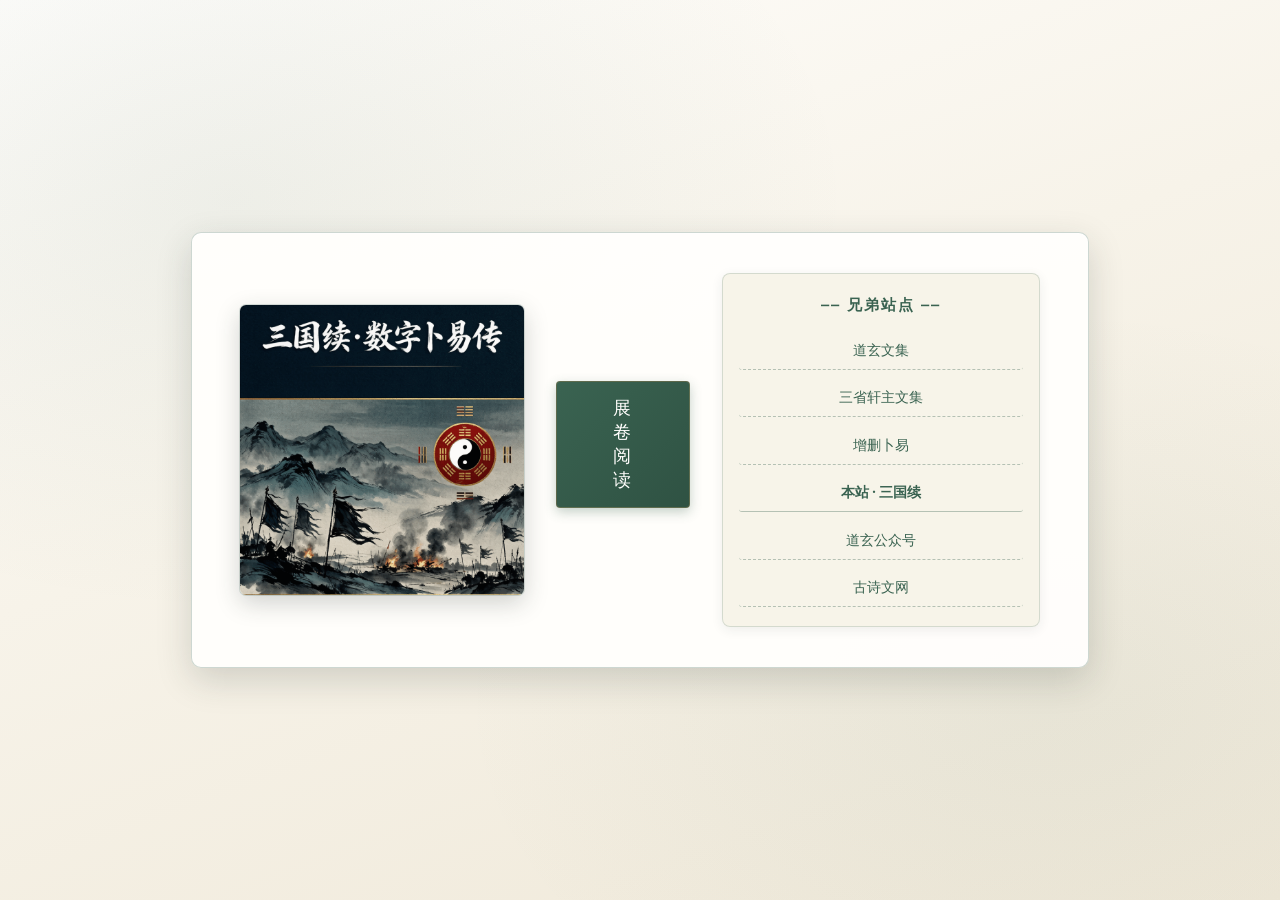
==== commit a7ba1e26: "首页封面改用压缩图 sgx.png（379KB，替代原 1.7MB cover.png），解决首屏加载慢" ====
--- a/index.html
+++ b/index.html
@@ -19,7 +19,7 @@
         <div class="front-cover">
             <!-- 封面主视觉：竖版小说封面图 -->
             <div class="cover-art">
-                <img src="images/cover.png" alt="三国续·数字卜易传 封面" />
+                <img src="sgx.png" alt="三国续·数字卜易传 封面" />
             </div>
 
             <!-- 展卷阅读按钮 -->
